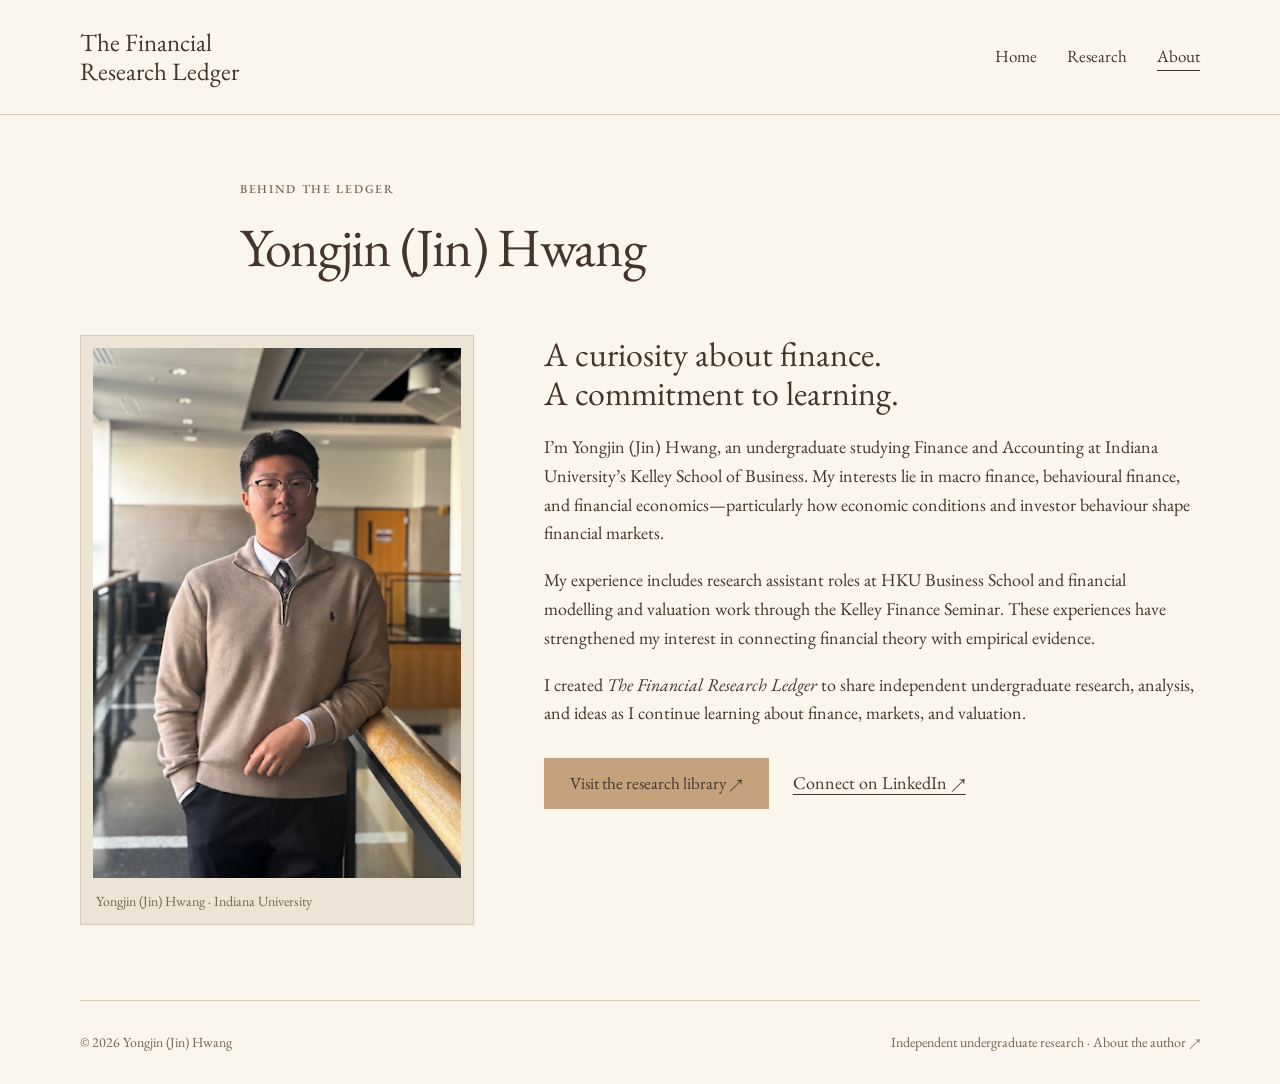
==== about.html @ 76487358 "Add files via upload" ====
<!doctype html><html lang="en"><head><meta charset="utf-8"><meta name="viewport" content="width=device-width,initial-scale=1"><title>About Yongjin (Jin) Hwang | The Financial Research Ledger</title><meta name="description" content="Meet Yongjin (Jin) Hwang, a Finance and Accounting undergraduate at Indiana University interested in macro finance, behavioural finance, and financial economics."><meta name="theme-color" content="#faf6ee"><link rel="stylesheet" href="assets/style.css"></head><body><a class="skip" href="#main">Skip to content</a><header><div class="wrap top"><a class="brand" href="index.html">The Financial<br>Research Ledger</a><nav aria-label="Main navigation"><a href="index.html">Home</a><a href="research.html">Research</a><a href="about.html" aria-current="page">About</a></nav></div></header><main id="main"><div class="wrap page-title"><p class="eyebrow">Behind the ledger</p><h1>Yongjin (Jin) Hwang</h1></div><section class="wrap about-grid"><figure class="photo-frame"><img class="portrait" src="assets/yongjin-hwang-profile-v3.png" alt="Yongjin (Jin) Hwang standing beside an indoor balcony" width="405" height="658"><figcaption class="caption">Yongjin (Jin) Hwang · Indiana University</figcaption></figure><div><h2>A curiosity about finance.<br>A commitment to learning.</h2><p>I’m Yongjin (Jin) Hwang, an undergraduate studying Finance and Accounting at Indiana University’s Kelley School of Business. My interests lie in macro finance, behavioural finance, and financial economics—particularly how economic conditions and investor behaviour shape financial markets.</p><p>My experience includes research assistant roles at HKU Business School and financial modelling and valuation work through the Kelley Finance Seminar. These experiences have strengthened my interest in connecting financial theory with empirical evidence.</p><p>I created <em>The Financial Research Ledger</em> to share independent undergraduate research, analysis, and ideas as I continue learning about finance, markets, and valuation.</p><div class="actions"><a class="button" href="research.html">Visit the research library ↗</a><a href="https://www.linkedin.com/in/yongjin-hwang">Connect on LinkedIn ↗</a></div></div></section></main><footer class="wrap footer"><p>© 2026 Yongjin (Jin) Hwang</p><p>Independent undergraduate research · <a href="about.html">About the author ↗</a></p></footer></body></html>
---- assets/style.css ----
@import url('https://fonts.googleapis.com/css2?family=EB+Garamond:wght@400;500;600;700&display=swap');
:root{--cream:#faf6ee;--beige:#eee4d5;--camel:#c6a27c;--ink:#44352a;--muted:#746351;--line:#d9c9b5}*{box-sizing:border-box}body{margin:0;background:var(--cream);color:var(--ink);font-family:"EB Garamond",Garamond,serif;font-size:21px;line-height:1.55}button,input,select,textarea{font:inherit}a{color:inherit;text-underline-offset:5px}a:hover{color:#805a36}a:focus-visible{outline:2px solid #805a36;outline-offset:5px}.wrap{width:min(1120px,88%);margin:auto}.skip{position:absolute;top:-80px;background:var(--cream);padding:12px}.skip:focus{top:0}header{border-bottom:1px solid var(--line)}.top{display:flex;align-items:center;justify-content:space-between;gap:24px;padding:28px 0}.brand{text-decoration:none;font-size:25px;line-height:1.15;max-width:280px}nav{display:flex;gap:30px;font-size:19px}nav a{text-decoration:none}nav a[aria-current=page]{border-bottom:1px solid var(--ink)}.eyebrow{text-transform:uppercase;letter-spacing:.16em;font-size:14px;color:var(--muted);font-weight:600}.hero{padding:85px 0 76px;display:grid;grid-template-columns:1.35fr .65fr;gap:75px;align-items:center}h1,h2,h3,p{margin-top:0}h1{font-size:clamp(48px,6.5vw,80px);font-weight:400;line-height:1.04;letter-spacing:-.025em;margin:20px 0 25px}h2{font-weight:400;font-size:40px;line-height:1.15;margin-bottom:20px}h3{font-size:27px;font-weight:500;line-height:1.2}.lede{font-size:25px;max-width:650px;line-height:1.4}.muted{color:var(--muted)}.actions{display:flex;gap:24px;align-items:center;flex-wrap:wrap;margin-top:30px}.button{display:inline-block;padding:11px 25px;background:var(--camel);border:1px solid var(--camel);text-decoration:none}.button:hover{background:#b89169;color:#30261e}.portrait{width:100%;height:420px;object-fit:cover;object-position:50% 64%;display:block}.photo-frame{padding:12px;background:var(--beige);border:1px solid var(--line);margin:0}.caption{font-size:16px;padding:12px 3px 0;color:var(--muted)}.band{background:var(--beige);border-top:1px solid var(--line);border-bottom:1px solid var(--line);padding:55px 0}.topics{display:grid;grid-template-columns:repeat(3,1fr);gap:35px}.topic{border-left:1px solid #cbb599;padding-left:24px}.topic p{font-size:20px;margin-bottom:0}.section{padding:65px 0}.section-heading{display:flex;justify-content:space-between;gap:25px;align-items:baseline}.empty{border-top:1px solid var(--line);border-bottom:1px solid var(--line);padding:36px 0;display:grid;grid-template-columns:1fr 2fr;gap:45px}.empty p{margin:0}.page-title{padding:65px 0 35px;max-width:800px}.page-title h1{font-size:64px}.about-grid{display:grid;grid-template-columns:.75fr 1.25fr;gap:70px;padding-bottom:75px}.about-grid p{max-width:650px}.about-grid .portrait{height:530px}.note{padding:25px;background:var(--beige);font-size:20px}.footer{padding:30px 0;border-top:1px solid var(--line);display:flex;justify-content:space-between;gap:25px;font-size:16px;color:var(--muted)}.footer p{margin:0}.footer a{text-decoration:none} @media(max-width:720px){body{font-size:20px}.top{align-items:flex-start;flex-direction:column;gap:20px}.brand{max-width:none;font-size:24px}nav{gap:28px}.hero{grid-template-columns:1fr;padding:45px 0;gap:35px}.hero .photo-frame{max-width:360px}.portrait{height:350px}.topics{grid-template-columns:1fr;gap:27px}.band{padding:35px 0}.section{padding:45px 0}.section-heading{display:block}.empty{grid-template-columns:1fr;gap:15px}.page-title{padding-top:40px}.page-title h1{font-size:50px}.about-grid{grid-template-columns:1fr;gap:35px}.about-grid .photo-frame{max-width:360px}.about-grid .portrait{height:390px}.footer{flex-direction:column;gap:8px}h2{font-size:35px}}

/* Refined editorial typography and a quiet, imagined lakefront skyline. */
body{font-size:18px;line-height:1.6}nav{font-size:17px}.eyebrow{font-size:12px;letter-spacing:.14em;font-weight:500}h1{font-size:clamp(43px,5.6vw,66px)}h2{font-size:34px}h3{font-size:24px;font-weight:400}.lede{font-size:22px}.topic p,.note{font-size:18px}.caption,.footer{font-size:14px}.page-title h1{font-size:54px}.button{font-size:17px}.hero{position:relative;isolation:isolate;gap:65px;padding-top:70px;padding-bottom:65px}.hero:before{content:"";position:absolute;z-index:-1;pointer-events:none;inset:0 calc((1120px - 100vw)/2);background-image:linear-gradient(to bottom,var(--cream) 0%,transparent 35%,transparent 90%,var(--cream) 100%),url("chicago-real-aerial.jpg");background-position:center bottom;background-size:cover;background-repeat:no-repeat;opacity:.24}.hero>div:first-child{position:relative}.hero .lede,.hero .muted{text-shadow:0 0 15px var(--cream),0 0 8px var(--cream)}.search-form{margin:25px 0 0;max-width:590px}.search-label{display:block;font-size:15px;margin-bottom:8px;color:var(--muted)}.search-box{display:flex;background:rgba(250,246,238,.96);border:1px solid #bba186;min-height:49px}.search-box:focus-within{outline:2px solid #805a36;outline-offset:3px}.search-box input{width:100%;min-width:0;background:transparent;border:0;color:var(--ink);padding:11px 14px;font-size:17px;outline:none}.search-box input::placeholder{color:#80705f;opacity:1}.search-box button{border:0;border-left:1px solid #bba186;background:var(--beige);color:var(--ink);padding:10px 18px;font-size:17px;cursor:pointer}.search-box button:hover{background:var(--camel)}.search-hint{font-size:14px;color:var(--muted);margin:7px 0 0}.search-section{padding-top:0}.results{margin-top:30px}.result-row{padding:25px 0;border-bottom:1px solid var(--line)}.result-row h3{margin-bottom:10px}.result-row p{margin-bottom:8px}.search-status{font-size:17px;color:var(--muted)}
@media(max-width:1272px){.hero:before{inset:0 -6.82%}}@media(max-width:720px){body{font-size:17px}nav{font-size:16px}.hero{padding-top:38px;padding-bottom:40px;gap:30px}.hero:before{background-size:auto 80%;background-position:30% top;opacity:.2}h1{font-size:48px}h2{font-size:30px}h3{font-size:23px}.page-title h1{font-size:44px}.lede{font-size:21px}.topic p,.note{font-size:17px}.hero .photo-frame{max-width:320px}.brand{font-size:25px}.footer{font-size:14px}.search-box button{padding:10px 14px}}


/* Real Chicago photograph, shown smaller to keep landmark towers clear of the portrait. */
.hero:before{background-color:var(--cream);background-image:linear-gradient(to bottom,rgba(250,246,238,.06) 55%,#faf6ee 100%),linear-gradient(to right,rgba(250,246,238,.80) 0%,rgba(250,246,238,.68) 40%,rgba(250,246,238,.43) 61%,#faf6ee 76%),url("chicago-real-aerial.jpg");background-size:cover,cover,75% auto;background-position:center,center,left center;background-repeat:no-repeat;opacity:1}.hero .photo-frame{box-shadow:0 12px 35px rgba(86,63,39,.08)}.portrait{object-position:50% 35%}.photo-credit{font-size:13px;color:var(--muted);text-align:right;margin-top:-20px;padding-bottom:20px}.photo-credit a{color:inherit}
@media(max-width:720px){.hero:before{background-image:linear-gradient(to bottom,rgba(250,246,238,.73),rgba(250,246,238,.78) 60%,#faf6ee 88%),url("chicago-real-aerial.jpg");background-size:cover,100% auto;background-position:center,center top;opacity:1}.hero .portrait{height:auto}.photo-credit{text-align:left;font-size:12px;margin-top:0}}

/* Continuous photograph across the complete homepage banner. */
.hero:before{background-image:linear-gradient(to bottom,rgba(250,246,238,.04) 65%,#faf6ee 100%),linear-gradient(to right,rgba(250,246,238,.82) 0%,rgba(250,246,238,.70) 38%,rgba(250,246,238,.43) 65%,rgba(250,246,238,.36) 100%),url("chicago-real-aerial.jpg");background-size:cover,cover,cover;background-position:center,center,center 45%;background-repeat:no-repeat}
@media(max-width:720px){.hero:before{background-image:linear-gradient(to bottom,rgba(250,246,238,.72),rgba(250,246,238,.65) 70%,#faf6ee 100%),url("chicago-real-aerial.jpg");background-size:cover,cover;background-position:center,58% center}.hero .portrait{height:auto}}
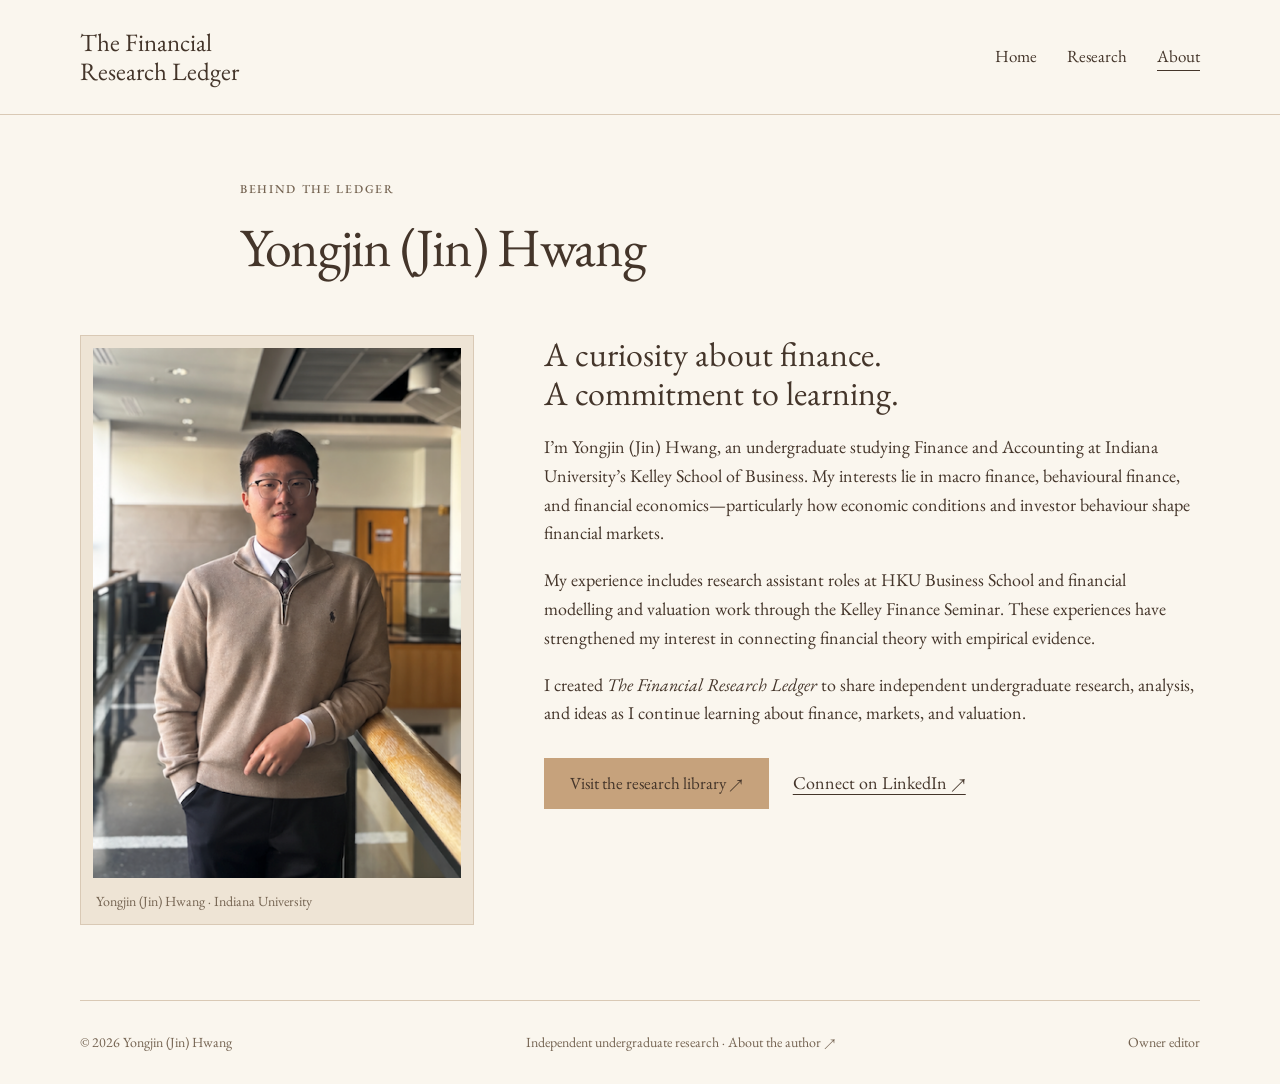
==== commit ca1ab091: "Add files via upload" ====
--- a/about.html
+++ b/about.html
@@ -1 +1 @@
-<!doctype html><html lang="en"><head><meta charset="utf-8"><meta name="viewport" content="width=device-width,initial-scale=1"><title>About Yongjin (Jin) Hwang | The Financial Research Ledger</title><meta name="description" content="Meet Yongjin (Jin) Hwang, a Finance and Accounting undergraduate at Indiana University interested in macro finance, behavioural finance, and financial economics."><meta name="theme-color" content="#faf6ee"><link rel="stylesheet" href="assets/style.css"></head><body><a class="skip" href="#main">Skip to content</a><header><div class="wrap top"><a class="brand" href="index.html">The Financial<br>Research Ledger</a><nav aria-label="Main navigation"><a href="index.html">Home</a><a href="research.html">Research</a><a href="about.html" aria-current="page">About</a></nav></div></header><main id="main"><div class="wrap page-title"><p class="eyebrow">Behind the ledger</p><h1>Yongjin (Jin) Hwang</h1></div><section class="wrap about-grid"><figure class="photo-frame"><img class="portrait" src="assets/yongjin-hwang-profile-v3.png" alt="Yongjin (Jin) Hwang standing beside an indoor balcony" width="405" height="658"><figcaption class="caption">Yongjin (Jin) Hwang · Indiana University</figcaption></figure><div><h2>A curiosity about finance.<br>A commitment to learning.</h2><p>I’m Yongjin (Jin) Hwang, an undergraduate studying Finance and Accounting at Indiana University’s Kelley School of Business. My interests lie in macro finance, behavioural finance, and financial economics—particularly how economic conditions and investor behaviour shape financial markets.</p><p>My experience includes research assistant roles at HKU Business School and financial modelling and valuation work through the Kelley Finance Seminar. These experiences have strengthened my interest in connecting financial theory with empirical evidence.</p><p>I created <em>The Financial Research Ledger</em> to share independent undergraduate research, analysis, and ideas as I continue learning about finance, markets, and valuation.</p><div class="actions"><a class="button" href="research.html">Visit the research library ↗</a><a href="https://www.linkedin.com/in/yongjin-hwang">Connect on LinkedIn ↗</a></div></div></section></main><footer class="wrap footer"><p>© 2026 Yongjin (Jin) Hwang</p><p>Independent undergraduate research · <a href="about.html">About the author ↗</a></p></footer></body></html>+<!doctype html><html lang="en"><head><meta charset="utf-8"><meta name="viewport" content="width=device-width,initial-scale=1"><title>About Yongjin (Jin) Hwang | The Financial Research Ledger</title><meta name="description" content="Meet Yongjin (Jin) Hwang, a Finance and Accounting undergraduate at Indiana University interested in macro finance, behavioural finance, and financial economics."><meta name="theme-color" content="#faf6ee"><link rel="stylesheet" href="assets/style.css"></head><body><a class="skip" href="#main">Skip to content</a><header><div class="wrap top"><a class="brand" href="index.html">The Financial<br>Research Ledger</a><nav aria-label="Main navigation"><a href="index.html">Home</a><a href="research.html">Research</a><a href="about.html" aria-current="page">About</a></nav></div></header><main id="main"><div class="wrap page-title"><p class="eyebrow">Behind the ledger</p><h1>Yongjin (Jin) Hwang</h1></div><section class="wrap about-grid"><figure class="photo-frame"><img class="portrait" src="assets/yongjin-hwang-profile-v3.png" alt="Yongjin (Jin) Hwang standing beside an indoor balcony" width="405" height="658"><figcaption class="caption">Yongjin (Jin) Hwang · Indiana University</figcaption></figure><div><h2>A curiosity about finance.<br>A commitment to learning.</h2><p>I’m Yongjin (Jin) Hwang, an undergraduate studying Finance and Accounting at Indiana University’s Kelley School of Business. My interests lie in macro finance, behavioural finance, and financial economics—particularly how economic conditions and investor behaviour shape financial markets.</p><p>My experience includes research assistant roles at HKU Business School and financial modelling and valuation work through the Kelley Finance Seminar. These experiences have strengthened my interest in connecting financial theory with empirical evidence.</p><p>I created <em>The Financial Research Ledger</em> to share independent undergraduate research, analysis, and ideas as I continue learning about finance, markets, and valuation.</p><div class="actions"><a class="button" href="research.html">Visit the research library ↗</a><a href="https://www.linkedin.com/in/yongjin-hwang">Connect on LinkedIn ↗</a></div></div></section></main><footer class="wrap footer"><p>© 2026 Yongjin (Jin) Hwang</p><p>Independent undergraduate research · <a href="about.html">About the author ↗</a></p><a href="admin.html">Owner editor</a></footer></body></html>
